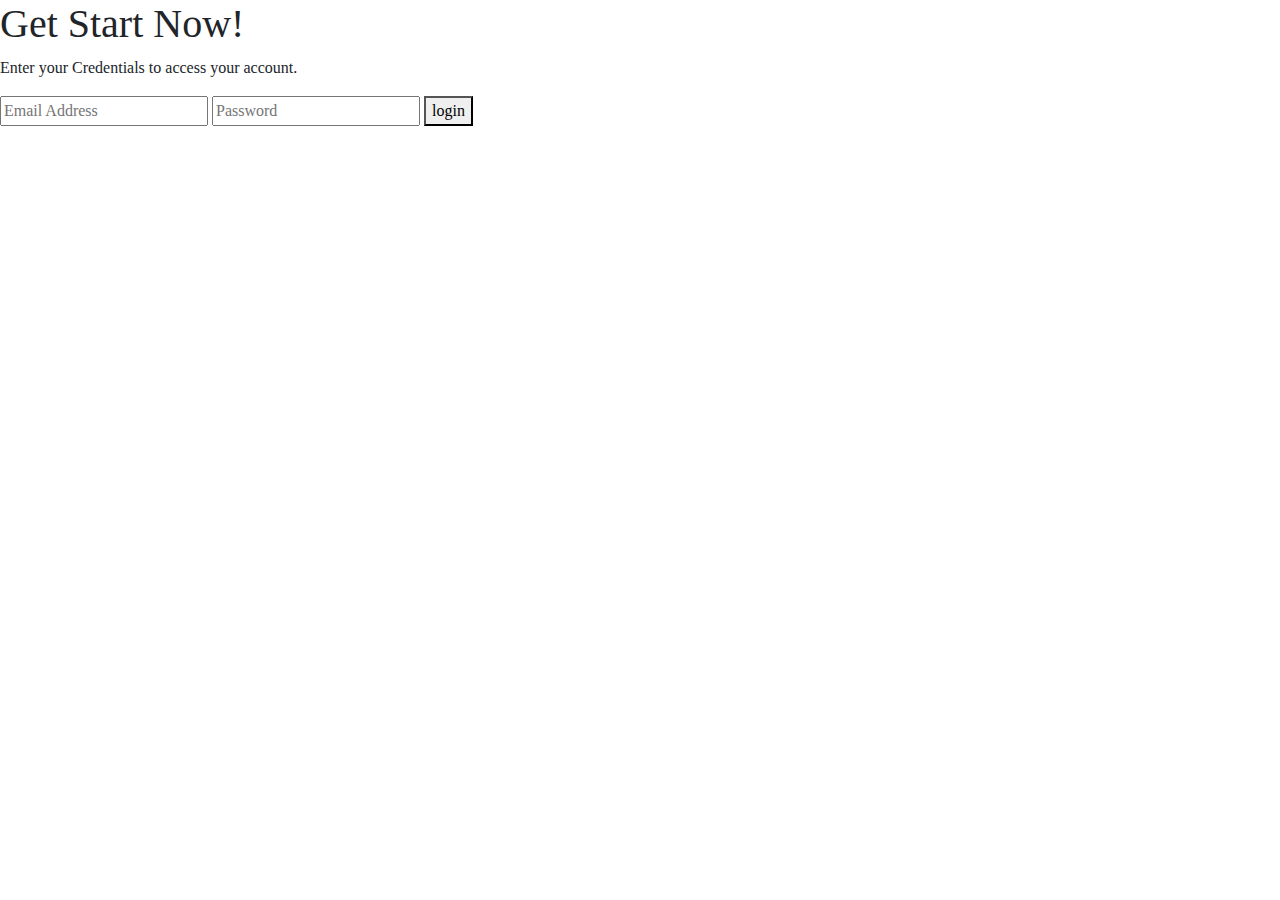
==== login.html @ e2af2213 "login.html added" ====
<!DOCTYPE html>
<html lang="en">
<head>
    <meta charset="UTF-8">
    <meta name="viewport" content="width=device-width, initial-scale=1.0">
    <title>Login Page</title>
    <link rel="stylesheet" href="css/bootstrap.min.css">
    <link rel="stylesheet" href="https://cdnjs.cloudflare.com/ajax/libs/font-awesome/6.4.0/css/all.min.css">
    <link rel="stylesheet" href="css/style.css">
</head>
<body>
    <div class="login-header">
        <h1>Get Start Now!</h1>
        <p>Enter your Credentials to access your account.</p>
      </div>
    <form class="login-page" action="login" method="post" name="confirm">
      <input type="text" placeholder="Email Address" name="Email Address"/>
      <input type="password" placeholder="Password" name="password"/>
      <button>login</button>
    </form>
</body>
</html>
---- css/style.css ----
/* Dashboard */
:root{
    --bg-gray-color : #F6F6FB;
    --bg-blue-soft : #7166F9;
    --bg-purple-soft : #E17CFD;
    --border-color : #C4C4C4;
    --bg-dark-color : #2B2F42;
}
body {
    font-family: Roboto;
    min-width: 100%;
    width: auto;
    height: auto;
}
::-webkit-scrollbar {
	width: 0.1rem;
}
::-webkit-scrollbar-track {
	background: var(--bg-gray-color);
}
::-webkit-scrollbar-thumb {
	background: var(--bg-gray-color);
}

/* Dashboard -css start */
#container {
    display: flex;
    flex-wrap: wrap;
    justify-content: flex-end;
    width: 1400px;
    margin: 0 auto;
    position: relative;
}
#group_1 {
    width: 270px;
    height: 100%;
    background-color: var(--bg-gray-color);
    top: 0;
    left: 0;
    position: fixed;
    max-height: 900vh;
    overflow: auto;
    float: left;
    clear: both;
}
.concured_ttl {
    padding: 38px 0px;
    margin: 0 30px;
}
.fa-magnifying-glass {
    display: inline-block;
    vertical-align: middle;
    width: 50px;
    height: 50px;
    background: radial-gradient(circle, rgba(76,215,246,1) 3%, rgba(225,124,253,1) 98%);
    border-radius: 100%;
    position: relative;
    margin: 0 22px 0 0;
}
.fa-magnifying-glass::before, 
.fa-search::before {
    display: inline-block;
    vertical-align: middle;
    position: absolute;
    width: 24px;
    height: 23px;
    top: 15px;
    left: 13px;
    font-size: 23px;
    color: #fff;
}
.concured_ttl span {
    display: inline-block;
    vertical-align: middle;
    font-size: 2rem;
    line-height: 2rem;
    color: #333;
}
#list_wrap {
    display: flex;
    flex-wrap: wrap;
    flex-direction: column;
    justify-content: space-between;
}
#list_wrap div > ul {
    margin: 0;
    padding: 0;
    list-style: none;
}
#list_wrap div > ul li {
    width: 100%;
    display: block;
    font-size: 1.2rem;
    line-height: 1.3rem;
    color: var(--bg-dark-color);
    
}
#list_wrap > div {
    width: 100%;
}
#list_wrap > div.bottom_list {
    margin: 50px 0 0;
}
#list_wrap div > ul li a {
    display: block;
    font-size: 12px;
    font-family: Roboto;
    font-weight: 400;
    word-wrap: break-word;
    text-decoration: none;
    padding: 20px 25px 15px 35px;
    color: #000;
}
#list_wrap div > ul li a:hover,
#list_wrap div > ul li a.active {
    background: linear-gradient(270deg, #E9E8FB 0%, rgba(113, 102, 249, 0.03) 100%);
    color: var(--bg-blue-soft);
    text-decoration: underline;
    border-right: 4px solid var(--bg-blue-soft);
}
#list_wrap div > ul li a i {
    display: inline-block;
    vertical-align: middle;
    font-size: 26px;
    margin-right: 18px;
    width: 30px;
    height: 26px;
}
.fa-solid .fa-house {
    display: inline-block;
    vertical-align: middle;
    font-size: 24px;
    margin-right: 18px;
    width: 27px;
    height: 24px;
}

/* content_wrap */
#content_wrap {
    padding: 30px;
    width: calc(100% - 300px);
    margin: 0 auto;
    float: right;
    clear: both;
    margin-left: 270px;
    box-sizing: border-box;
}
.content_1 {
    display: flex;
    flex-wrap: wrap;
    justify-content: space-between;
    border-bottom: 1px solid #F6F6FB;
    padding: 0 0 10px;
    margin: 0 0 45px;

}
.content_1 .team .fa-user-secret {
    padding: 18px;
    background: var(--bg-gray-color);
    position: relative;
    border-radius: 12px;
}
.fa-user-secret:before {
    font-size: 23px;
    color: var(--bg-purple-soft);
}
.content_1 select, .dropdown-toggle {
    border: none;
    color: black;
    font-size: 20px;
    font-family: Roboto;
    font-weight: 500;
    word-wrap: break-word;
}
.fa-circle-plus {
    padding: 8px;
    background: var(--bg-gray-color);
    position: relative;
    border-radius: 12px;
}
.fa-circle-plus:before, .fa-plus-circle:before {
    font-size: 23px;
    color: var(--bg-blue-soft);
}

.fa-circle-user {
    font-size: 40px;
    display: inline-block;
    vertical-align: middle;
}
.dropdown {
    display: inline-block;
    vertical-align: middle;
}
.dropdown-toggle {
    position: relative;
}
.dropdown-toggle::before {
    content: "";
    position: absolute;
    width: 20px;
    height: 20px;
    right: 8px;
    top: 9px;
    z-index: -1;
    background: #F6F6FB;
    border-radius: 5px;
}


.content_2 {
    display: flex;
    flex-wrap: wrap;
    justify-content: space-between;
    padding: 45px 0 35px;
    border-top: 1px solid var(--bg-gray-color);
    
}
.content_2 div.text {
    width: 326px;
}
.content_2 div.text > p {
    margin: 0;
    display: inline-block;
    vertical-align: middle;
    color: #575353;
    font-size: 36px;
    font-family: Alatsi;
    font-weight: 400;
    word-wrap: break-word
}
.content_2 div.text > i {
    display: inline-block;
    width: 24px;
    height: 23px;
    font-size: 23px;
    vertical-align: middle;
    background: var(--bg-blue-soft);
    border-radius: 50%;
    color: #fff;
    margin-left: 20px;
    text-align: center;
}
.fa-question:before {
    font-size: 19px;
}
.content_2 div > ul {
    margin: 0;
    padding: 0;
    list-style: none;
    display: flex;
    flex-wrap: wrap;
    align-items: center;
}
.content_2 div > ul li {
    display: table;
    table-layout: fixed;
    margin: 0 8px 0 0;
    width: 100px;
}
.content_2 div > ul li a {
    display: table-cell;
    vertical-align: middle;
    background: var(--bg-gray-color);
    border: none;
    font-size: 14px;
    line-height: 32px;
    padding: 10px 20px;
    border-radius: 50px;
    color: var(--bg-dark-color);
    font-family: Neuton;
    font-weight: 700;
    text-decoration: none;
    text-align: center;
    word-wrap: break-word
    -webkit-transition: 0.3s ease-in-out;
    -o-transition: 0.3s ease-in-out;
    transition: 0.3s ease-in-out;
}
.content_2 div > ul li a:hover {
    background-color: var(--bg-blue-soft);
    color: var(--bg-gray-color);
}

#group3 {
    display: grid;
    grid-template-columns: auto auto;
}
#group3 > div {
    background: #EDEDF6;
    border-radius: 32px;
    padding: 30px;
    margin: 0 0 20px 0;
}
#group3 > div:nth-child(2n+1) {
    margin: 0 15px 20px 0;
}

.rectangle_1 {
    min-height: 400px;
    width: 500px;
}
.rectangle_1 .ttl {
    display: flex;
    flex-wrap: wrap;
    justify-content: space-between;
    line-height: 0;
    align-items: center;
    padding: 0 0 25px;
    border-bottom: 1px solid #var(--border-color);
}
.ttl h3 {
    color: black;
    font-size: 20px;
    font-family: Roboto;
    font-weight: 400;
    line-height: 32px;
    word-wrap: break-word;
    margin: 0;
}
.ttl span {
    color: var(--bg-blue-soft);
    font-size: 32px;
    font-family: Roboto;
    font-weight: 500;
    word-wrap: break-word;
    display: block;
    line-height: 32px;
}

#group3 > div.rectangle_2 {
    background: none;
    display: flex;
    flex-wrap: wrap;
    padding: 0;
    justify-content: space-between;
    width: 100%;
}
.rectangle_2 > div {
    width: 240px; 
}
.rectangle_2 > div:nth-child(1),
.rectangle_2 > div:nth-child(2) {
    margin-bottom: 25px;
}
.rectangle_2 > div a {
    display: block;
    text-decoration: none;
    padding: 30px 25px 36px;
    border-radius: 32px;
    background: var(--bg-gray-color); 
}
.rectangle_2 > div a:hover {
    color: #ffffff;
    /* background-color: #4CD7F6;  */
    box-shadow: 2px 5px 0 0 var(--bg-purple-soft);
    background: rgb(76,215,246);
    background: radial-gradient(circle, rgba(76,215,246,1) 3%, rgba(225,124,253,1) 98%);
}
.rectangle_2 > div a > span {
    display: block;
    width: 24px;
    height: 23px;
    font-size: 23px;
    color: var(--bg-blue-soft);
    margin: 0 0 0 25px;
}
.rectangle_2 > div a:hover > span,
.rectangle_2 > div a:hover > div,
.rectangle_2 a:hover > div > span {
    color: #fff;
}
.rectangle_2 > div a > div {
    margin: 35px 0 0;
    color: var(--bg-dark-color);
    font-size: 32px;
    font-family: Roboto;
    font-weight: 500;
    word-wrap: break-word;
    line-height: 32px;
}
.rectangle_2 a > div > span {
    display: block;
    color: var(--bg-dark-color);
    font-size: 1.4rem;
    line-height: 1.4rem;
    margin: 10px 0 0;
}

/* rectangle_3 */
.rectangle_3 h3, .rectangle_4 h3 {
    color: black;
    font-size: 20px;
    font-family: Roboto;
    font-weight: 400;
    line-height: 20px;
    word-wrap: break-word;
    margin: 0;
    padding: 0 0 25px;
    border-bottom: 1px solid #var(--border-color);
}

/* table - css start  */
.row {
    margin: 0 0 20px;
}
.form-control {
    border-color: #7777;
}
.table {
    text-align: center;
    background: linear-gradient(45deg,#dde6e5,#d6f5e3);
    --bs-table-bg: transparent;
    border-color: black;
}
.table th {
    font-size: 1.2rem;
    background-color: rgba(13, 110, 253, 0.25);
}
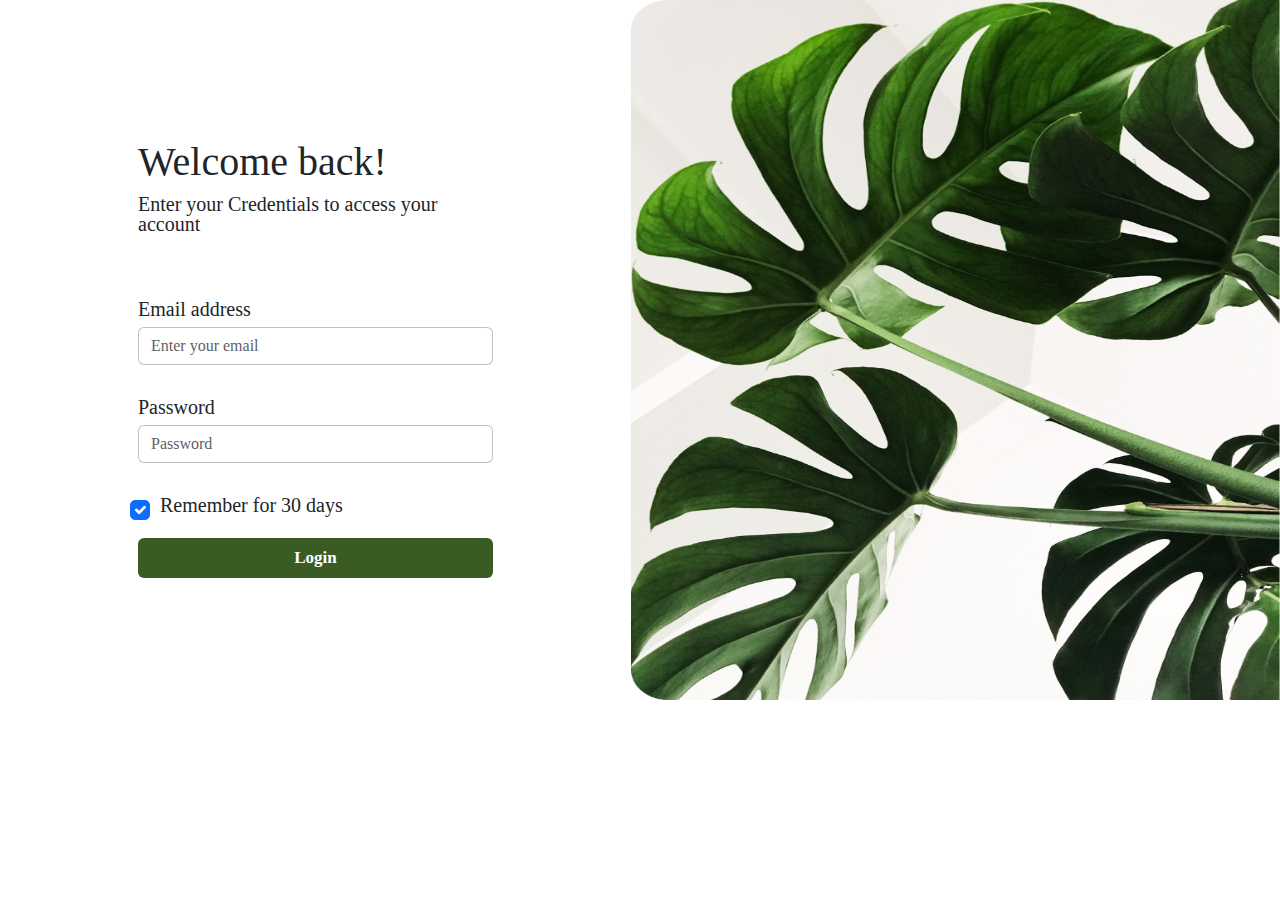
==== commit 7ec2acaf: "sign-up & login page" ====
--- a/login.html
+++ b/login.html
@@ -9,14 +9,29 @@
     <link rel="stylesheet" href="css/style.css">
 </head>
 <body>
-    <div class="login-header">
-        <h1>Get Start Now!</h1>
-        <p>Enter your Credentials to access your account.</p>
+    <div id="login" class="d-flex align-items-center">
+      <form action="" method="" class="row g-3 login">
+          <h1>Welcome back!</h1>
+          <span class="form-label mb-3">Enter your Credentials to access your account</span>
+          <div class="mb-3">
+              <label for="exampleFormControlInput1" class="form-label">Email address</label>
+              <input type="email" class="form-control" id="exampleFormControlInput1" placeholder="Enter your email">
+          </div>
+          <div class="mb-3">
+              <label for="exampleFormControlInput1" class="form-label">Password</label>
+              <input type="email" class="form-control" id="exampleFormControlInput1" placeholder="Password">
+          </div>
+          <div class="form-check">
+              <input class="form-check-input" type="checkbox" value="" id="flexCheckChecked" checked>
+              <label class="form-check-label" for="flexCheckChecked">Remember for 30 days</label>
+          </div>
+          <div class="d-grid gap-2">
+              <button class="btn form-btn" type="button">Login</button>
+          </div>
+      </form>
+      <div class="image">
+          <img src="/signup.png">
       </div>
-    <form class="login-page" action="login" method="post" name="confirm">
-      <input type="text" placeholder="Email Address" name="Email Address"/>
-      <input type="password" placeholder="Password" name="password"/>
-      <button>login</button>
-    </form>
+    </div>
 </body>
 </html>--- a/css/style.css
+++ b/css/style.css
@@ -5,6 +5,7 @@
     --bg-purple-soft : #E17CFD;
     --border-color : #C4C4C4;
     --bg-dark-color : #2B2F42;
+    --bg-darkgreen-color : #3A5B22;
 }
 body {
     font-family: Roboto;
@@ -72,8 +73,8 @@
 .concured_ttl span {
     display: inline-block;
     vertical-align: middle;
-    font-size: 2rem;
-    line-height: 2rem;
+    font-size: 25px;
+    line-height: 25px;
     color: #333;
 }
 #list_wrap {
@@ -418,3 +419,38 @@
     background-color: rgba(13, 110, 253, 0.25);
 }
 
+/* sign-in */
+#sign-in, #login {
+    width: auto;
+    margin: 0 auto;
+    justify-content: center;
+}
+.signin, .login {
+    margin: 0 130px;
+    width: 400px;
+    font-size: 20px;
+    line-height: 20px;
+}
+#login span {
+    margin: 0px 0 49px !important;
+}
+.form-btn {
+    background: var(--bg-darkgreen-color);
+    color: #fff;
+    font-size: 17px;
+    font-family: Poppins;
+    font-weight: 700;
+    word-wrap: break-word;
+}
+.form-btn:hover {
+    background: var(--bg-darkgreen-color);
+}
+.image {
+    width: 700px;
+    height: 700px;
+}
+.image img {
+    width: 100%;
+    height: 100%;
+}
+
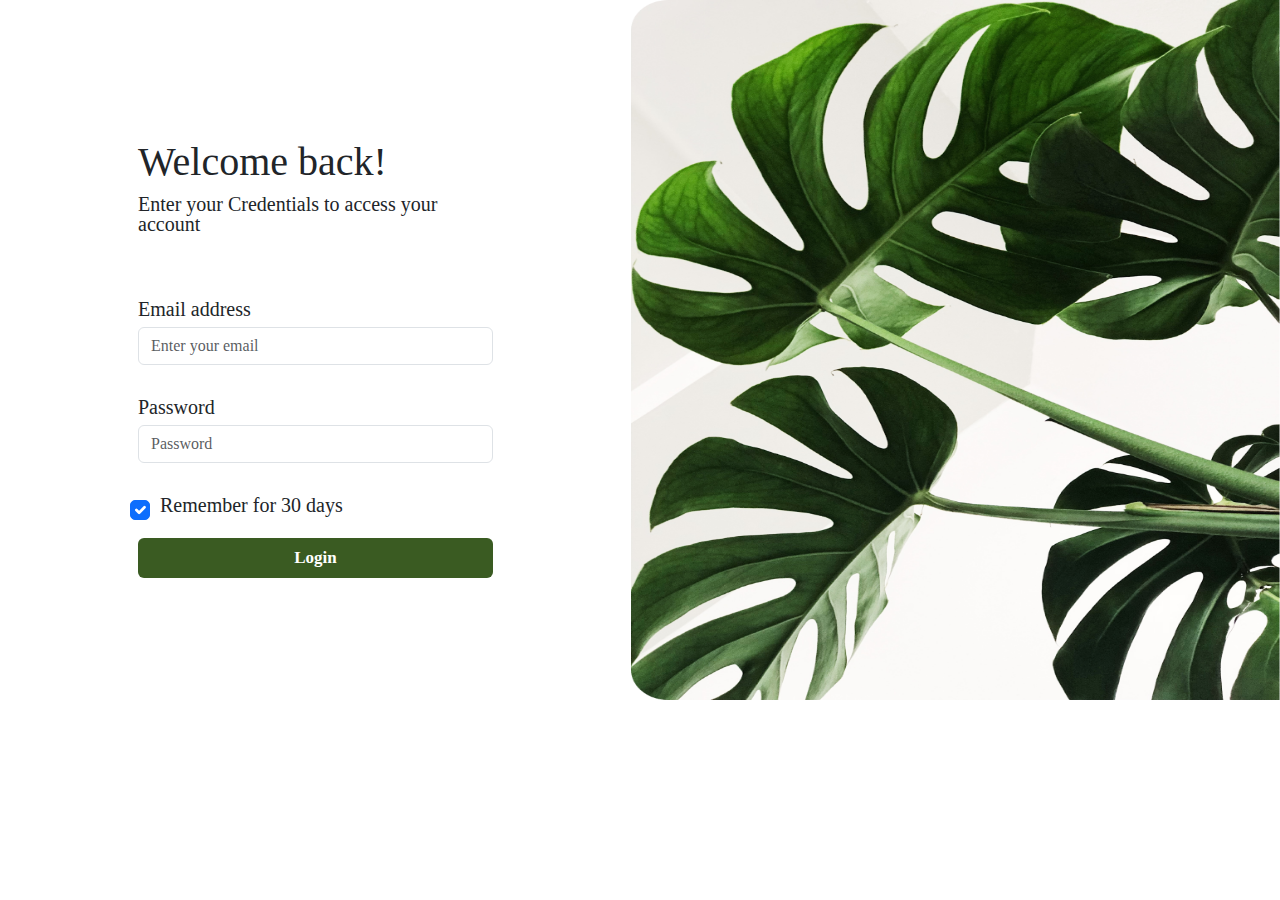
==== commit b0ea3aa7: "table design & refactor code" ====
--- a/login.html
+++ b/login.html
@@ -1,37 +1,65 @@
 <!DOCTYPE html>
 <html lang="en">
-<head>
-    <meta charset="UTF-8">
-    <meta name="viewport" content="width=device-width, initial-scale=1.0">
+  <head>
+    <meta charset="UTF-8" />
+    <meta name="viewport" content="width=device-width, initial-scale=1.0" />
     <title>Login Page</title>
-    <link rel="stylesheet" href="css/bootstrap.min.css">
-    <link rel="stylesheet" href="https://cdnjs.cloudflare.com/ajax/libs/font-awesome/6.4.0/css/all.min.css">
-    <link rel="stylesheet" href="css/style.css">
-</head>
-<body>
+    <link rel="stylesheet" href="css/bootstrap.min.css" />
+
+    <link
+      rel="stylesheet"
+      href="https://cdnjs.cloudflare.com/ajax/libs/font-awesome/6.4.0/css/all.min.css"
+    />
+    <link rel="stylesheet" href="css/style.css" />
+  </head>
+  <body>
     <div id="login" class="d-flex align-items-center">
       <form action="" method="" class="row g-3 login">
-          <h1>Welcome back!</h1>
-          <span class="form-label mb-3">Enter your Credentials to access your account</span>
-          <div class="mb-3">
-              <label for="exampleFormControlInput1" class="form-label">Email address</label>
-              <input type="email" class="form-control" id="exampleFormControlInput1" placeholder="Enter your email">
-          </div>
-          <div class="mb-3">
-              <label for="exampleFormControlInput1" class="form-label">Password</label>
-              <input type="email" class="form-control" id="exampleFormControlInput1" placeholder="Password">
-          </div>
-          <div class="form-check">
-              <input class="form-check-input" type="checkbox" value="" id="flexCheckChecked" checked>
-              <label class="form-check-label" for="flexCheckChecked">Remember for 30 days</label>
-          </div>
-          <div class="d-grid gap-2">
-              <button class="btn form-btn" type="button">Login</button>
-          </div>
+        <h1>Welcome back!</h1>
+        <span class="form-label mb-3"
+          >Enter your Credentials to access your account</span
+        >
+        <div class="mb-3">
+          <label for="exampleFormControlInput1" class="form-label"
+            >Email address</label
+          >
+          <input
+            type="email"
+            class="form-control"
+            id="exampleFormControlInput1"
+            placeholder="Enter your email"
+          />
+        </div>
+        <div class="mb-3">
+          <label for="exampleFormControlInput1" class="form-label"
+            >Password</label
+          >
+          <input
+            type="email"
+            class="form-control"
+            id="exampleFormControlInput1"
+            placeholder="Password"
+          />
+        </div>
+        <div class="form-check">
+          <input
+            class="form-check-input"
+            type="checkbox"
+            value=""
+            id="flexCheckChecked"
+            checked
+          />
+          <label class="form-check-label" for="flexCheckChecked"
+            >Remember for 30 days</label
+          >
+        </div>
+        <div class="d-grid gap-2">
+          <button class="btn form-btn" type="button">Login</button>
+        </div>
       </form>
       <div class="image">
-          <img src="/signup.png">
+        <img src="/signup.png" />
       </div>
     </div>
-</body>
-</html>+  </body>
+</html>
--- a/css/style.css
+++ b/css/style.css
@@ -273,7 +273,7 @@
     font-weight: 700;
     text-decoration: none;
     text-align: center;
-    word-wrap: break-word
+    word-wrap: break-word;
     -webkit-transition: 0.3s ease-in-out;
     -o-transition: 0.3s ease-in-out;
     transition: 0.3s ease-in-out;
@@ -308,7 +308,7 @@
     line-height: 0;
     align-items: center;
     padding: 0 0 25px;
-    border-bottom: 1px solid #var(--border-color);
+    border-bottom: 1px solid var(--border-color);
 }
 .ttl h3 {
     color: black;
@@ -398,26 +398,9 @@
     word-wrap: break-word;
     margin: 0;
     padding: 0 0 25px;
-    border-bottom: 1px solid #var(--border-color);
-}
-
-/* table - css start  */
-.row {
-    margin: 0 0 20px;
-}
-.form-control {
-    border-color: #7777;
-}
-.table {
-    text-align: center;
-    background: linear-gradient(45deg,#dde6e5,#d6f5e3);
-    --bs-table-bg: transparent;
-    border-color: black;
-}
-.table th {
-    font-size: 1.2rem;
-    background-color: rgba(13, 110, 253, 0.25);
-}
+    border-bottom: 1px solid var(--border-color);
+}
+
 
 /* sign-in */
 #sign-in, #login {
@@ -454,3 +437,10 @@
     height: 100%;
 }
 
+
+/* add yasuo css  */
+.bg-gray{
+    background-color: var(--bg-gray-color);
+}
+
+/* table css  */
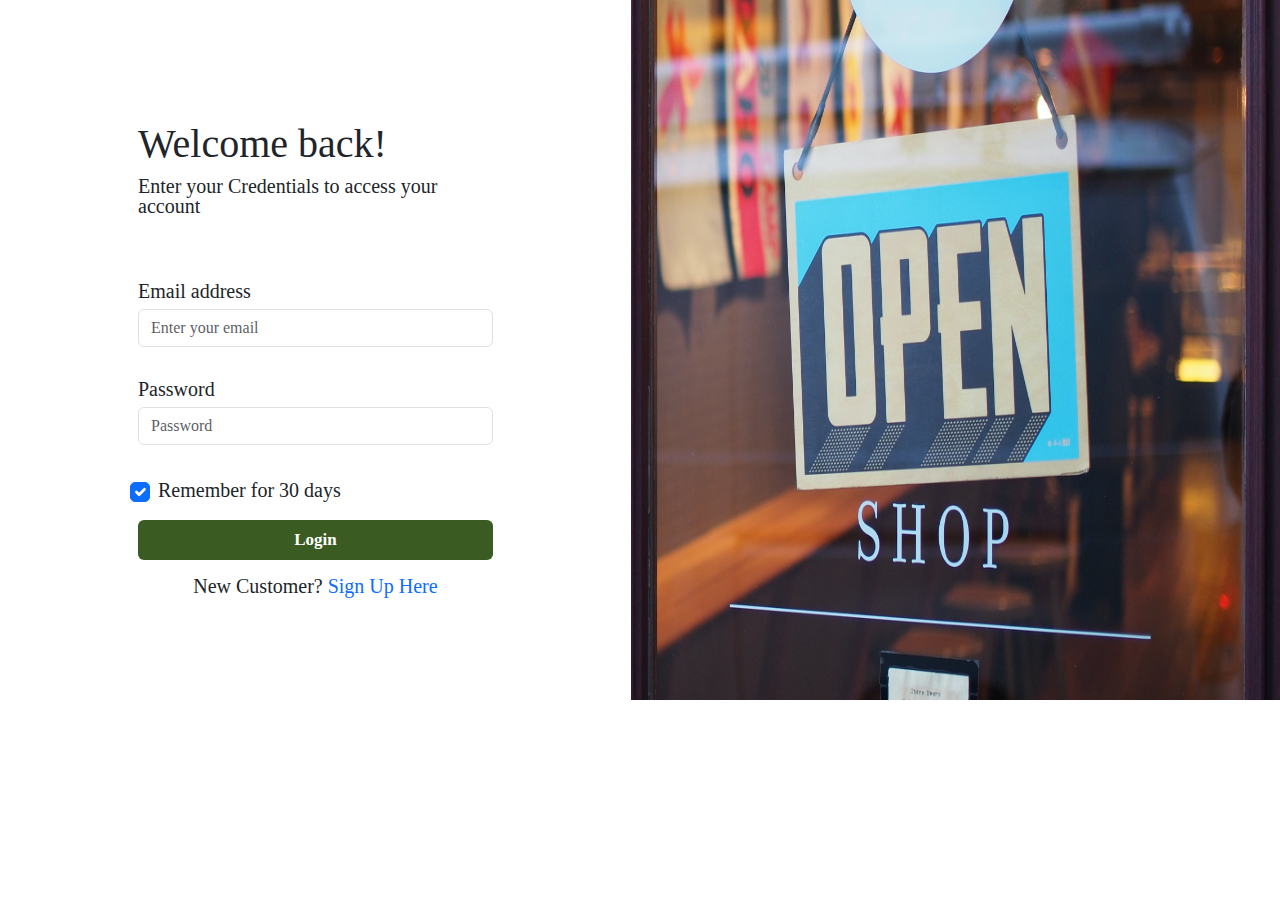
==== commit 79cec3d6: "add photo & login-signup" ====
--- a/login.html
+++ b/login.html
@@ -41,7 +41,7 @@
             placeholder="Password"
           />
         </div>
-        <div class="form-check">
+        <div class="form-check d-flex  align-items-center gap-2">
           <input
             class="form-check-input"
             type="checkbox"
@@ -56,10 +56,14 @@
         <div class="d-grid gap-2">
           <button class="btn form-btn" type="button">Login</button>
         </div>
+        <div class=" text-center">
+          <span>New Customer? <a href="" class=" text-decoration-none">Sign Up Here </a></span>
+        </div>
       </form>
       <div class="image">
-        <img src="/signup.png" />
+        <img src="/mike-petrucci-c9FQyqIECds-unsplash.jpg" />
       </div>
+
     </div>
   </body>
 </html>
